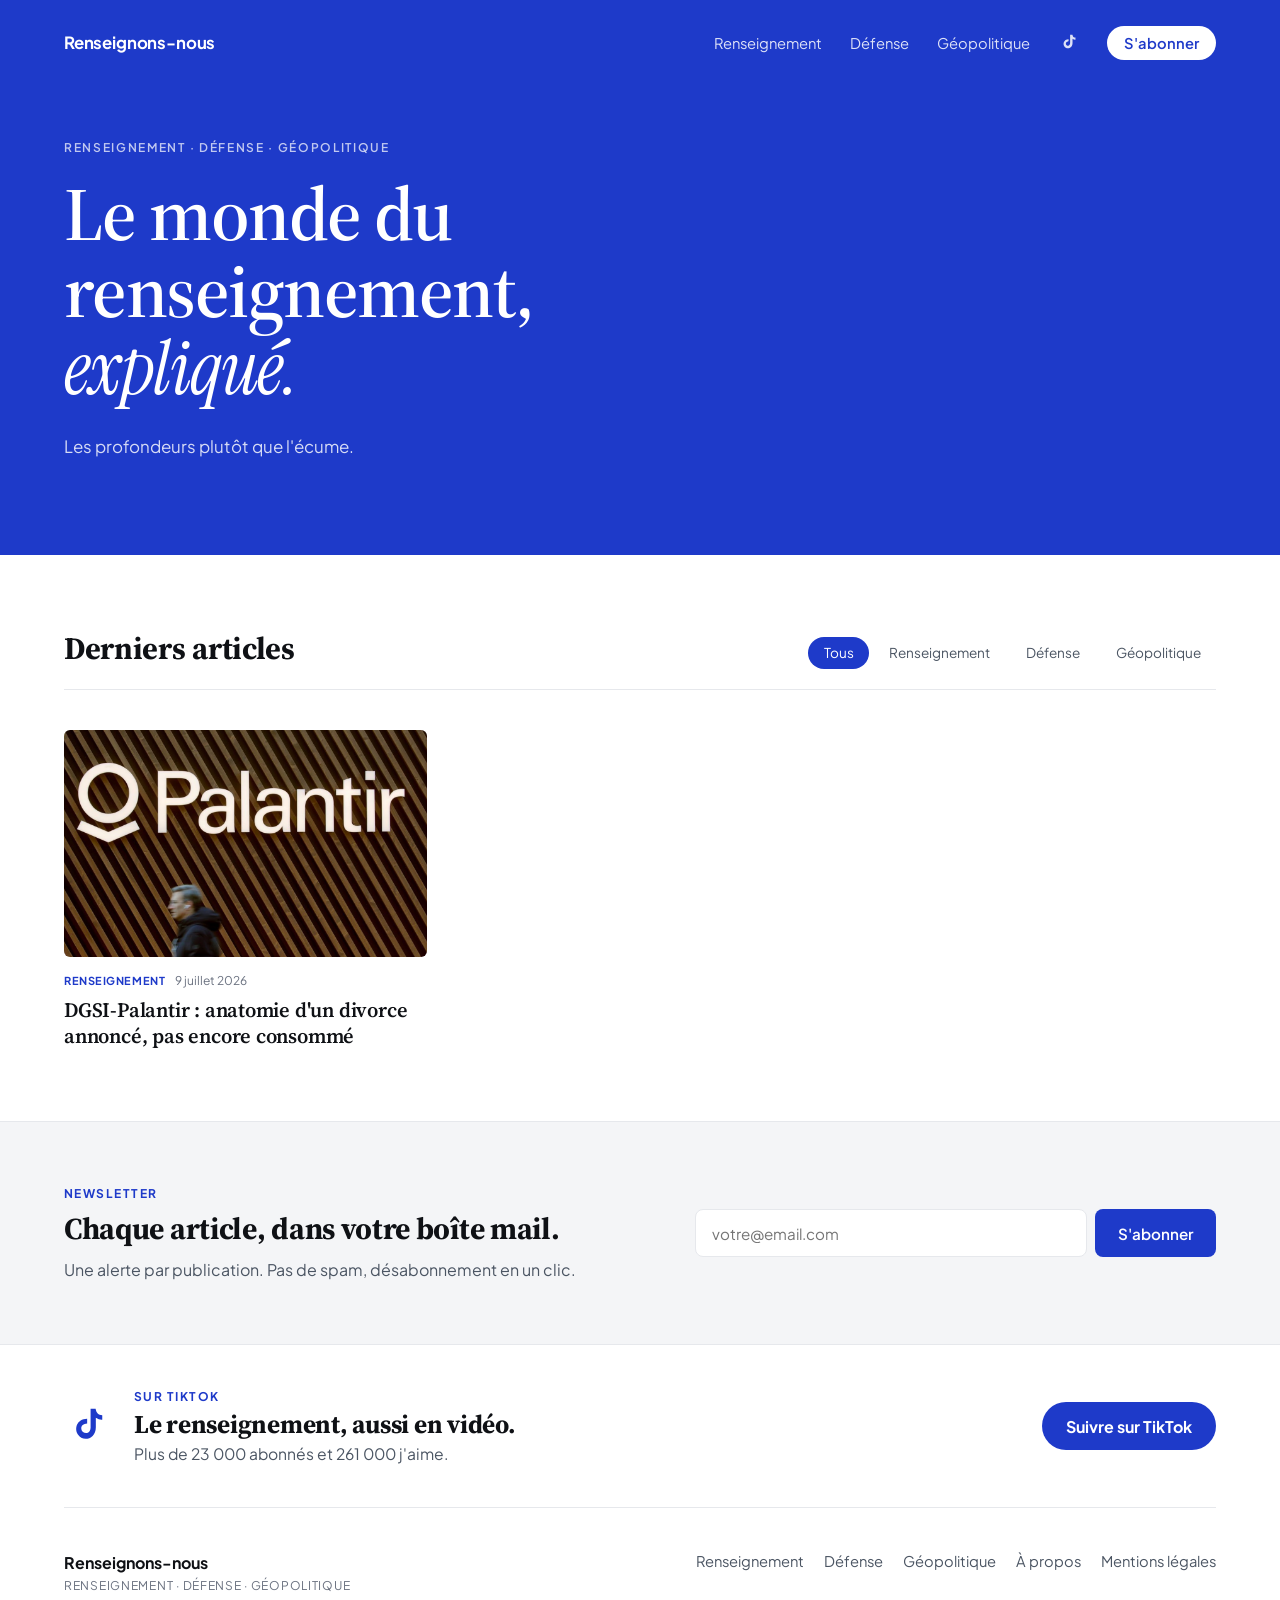
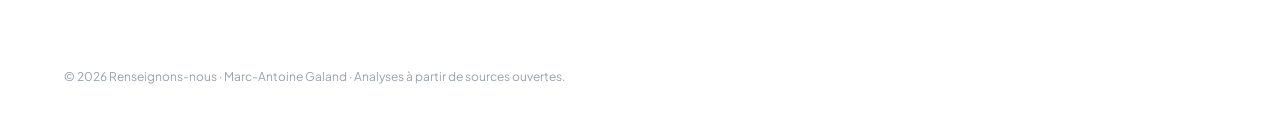
==== index.html @ 19aa83a5 "Rubriques multiples par article + retrait du logo TikTok du pied de page - category devient une séle" ====
<!DOCTYPE html>
<html lang="fr">
<head>
<meta charset="UTF-8" />
<meta name="viewport" content="width=device-width, initial-scale=1.0" />
<title>Renseignons-nous — Renseignement, défense, géopolitique</title>
<meta name="description" content="Le média de référence sur le renseignement, la défense et la géopolitique. Articles longs et analyses sourcées, à partir de sources ouvertes." />
<link rel="canonical" href="https://renseignonsnous.fr/" />
<link rel="icon" type="image/png" href="favicon.png?v=3" />
<link rel="apple-touch-icon" href="favicon.png?v=3" />
<link rel="alternate" type="application/rss+xml" title="Renseignons-nous" href="rss.xml" />
<meta name="robots" content="index, follow, max-image-preview:large" />
<meta name="google-site-verification" content="KW1v2K5KYZrWDT2IcsFhilKl_P2Sg0bY9UvZ7qrCqeo" />
<meta property="og:site_name" content="Renseignons-nous" />
<meta property="og:type" content="website" />
<meta property="og:title" content="Renseignons-nous — Renseignement, défense, géopolitique" />
<meta property="og:description" content="Le média de référence sur le renseignement, la défense et la géopolitique. Articles longs et analyses sourcées, à partir de sources ouvertes." />
<meta property="og:url" content="https://renseignonsnous.fr/" />
<meta property="og:locale" content="fr_FR" />
<meta name="twitter:card" content="summary_large_image" />
<meta name="twitter:title" content="Renseignons-nous — Renseignement, défense, géopolitique" />
<meta name="twitter:description" content="Le média de référence sur le renseignement, la défense et la géopolitique. Articles longs et analyses sourcées, à partir de sources ouvertes." />
<meta property="og:image" content="https://renseignonsnous.fr/content/images/0603988146787-web-tete%20%281%29.jpg" />
<meta name="twitter:image" content="https://renseignonsnous.fr/content/images/0603988146787-web-tete%20%281%29.jpg" />
<link rel="preconnect" href="https://fonts.googleapis.com" />
<link rel="preconnect" href="https://fonts.gstatic.com" crossorigin />
<link href="https://fonts.googleapis.com/css2?family=Instrument+Serif:ital@0;1&family=Plus+Jakarta+Sans:wght@400;500;600;700&family=Source+Serif+4:ital,opsz,wght@0,8..60,400;0,8..60,600;0,8..60,700;1,8..60,400&display=swap" rel="stylesheet" />
<style>:root{ --ink:#0f1115; --muted:#6b7280; --line:#e6e8ec; --blue:#1e3ac9; --blueink:#16268f; }
*{box-sizing:border-box}
html{scroll-behavior:smooth}
body{margin:0;background:#fff;color:var(--ink);font-family:'Plus Jakarta Sans',system-ui,sans-serif;-webkit-font-smoothing:antialiased;text-rendering:optimizeLegibility}
a{text-decoration:none;color:inherit}
h1,h2,h3{text-wrap:balance;margin:0}
p{margin:0}
:focus-visible{outline:2px solid var(--blue);outline-offset:2px;border-radius:3px}
::selection{background:var(--blue);color:#fff}
img{display:block}

/* Masthead */
.masthead{background:var(--blue);color:#fff;padding:1.6rem 0 5rem}
.masthead.compact{padding:1.6rem 0}
.mast-bar{max-width:1200px;margin:0 auto;padding:0 1.5rem;display:flex;align-items:center;justify-content:space-between;gap:1rem}
.wordmark{font-weight:700;font-size:1.05rem;letter-spacing:-.01em;color:#fff}
.mast-nav{display:flex;align-items:center;gap:1.75rem;font-size:.92rem}
.mast-nav a{color:rgba(255,255,255,.85);transition:color .2s}
.mast-nav a:hover{color:#fff}
.mast-nav a.mast-sub{background:#fff;color:var(--blue);padding:.5rem 1.05rem;border-radius:999px;font-weight:600;transition:background .2s}
.mast-nav a.mast-sub:hover{background:#e9ecff;color:var(--blue)}
.mast-nav a.mast-tt{display:inline-flex;color:rgba(255,255,255,.85);padding:0}
.mast-nav a.mast-tt:hover{color:#fff}
.mast-nav a.mast-tt svg{width:21px;height:21px;display:block}

/* Bandeau TikTok (accueil, sous la newsletter) */
.tiktok-cta{background:#fff;border-top:1px solid var(--line)}
.tk-inner{max-width:1200px;margin:0 auto;padding:2.75rem 1.5rem;display:flex;align-items:center;gap:1.5rem;flex-wrap:wrap}
.tk-logo{flex:none;width:46px;height:46px;color:var(--blue)}
.tk-logo svg{width:100%;height:100%;display:block}
.tk-text{flex:1;min-width:240px}
.tk-eyebrow{font-size:12px;letter-spacing:.12em;text-transform:uppercase;color:var(--blue);font-weight:700;margin-bottom:.35rem}
.tk-title{font-family:'Source Serif 4',Georgia,serif;font-size:1.6rem;font-weight:700;letter-spacing:-.01em;line-height:1.1;color:var(--ink)}
.tk-stat{margin-top:.4rem;color:#4b5563;font-size:.98rem}
.tk-btn{margin-left:auto;background:var(--blue);color:#fff;font-weight:700;padding:.85rem 1.5rem;border-radius:999px;white-space:nowrap;transition:transform .2s,background .2s}
.tk-btn:hover{transform:translateY(-1px);background:var(--blueink)}
@media(max-width:640px){ .tk-btn{margin-left:0} }
.mast-lede{max-width:1200px;margin:0 auto;padding:5rem 1.5rem 1rem}
.mast-eyebrow{font-size:12px;letter-spacing:.14em;text-transform:uppercase;color:rgba(255,255,255,.72);margin-bottom:1.35rem;font-weight:600}
.mast-title{font-family:'Source Serif 4',Georgia,serif;font-weight:600;font-size:clamp(2.5rem,6vw,4.7rem);line-height:1.02;letter-spacing:-.02em;max-width:15ch}
.mast-title em{font-family:'Instrument Serif',Georgia,serif;font-style:italic;font-weight:400}
.mast-desc{margin-top:1.6rem;max-width:48ch;font-size:1.06rem;line-height:1.55;color:rgba(255,255,255,.82)}
@media(max-width:640px){ .mast-nav a:not(.mast-sub){display:none} }

/* Section articles */
.wrap{max-width:1200px;margin:0 auto;padding:4.5rem 1.5rem}
.sec-head{display:flex;align-items:flex-end;justify-content:space-between;flex-wrap:wrap;gap:1.25rem;margin-bottom:2.5rem;border-bottom:1px solid var(--line);padding-bottom:1.25rem}
.sec-title{font-family:'Source Serif 4',Georgia,serif;font-size:1.95rem;font-weight:700;letter-spacing:-.01em}
.filters{display:flex;gap:.3rem;flex-wrap:wrap}
.filter-btn{font-family:inherit;font-size:.85rem;padding:.42rem .9rem;border-radius:999px;color:#4b5563;background:transparent;border:1px solid transparent;cursor:pointer;transition:all .2s}
.filter-btn:hover{color:var(--ink);background:#f4f5f7}
.filter-btn.is-active{background:var(--blue);color:#fff}

#grid{display:grid;grid-template-columns:repeat(auto-fill,minmax(300px,1fr));gap:2.75rem 2rem}
.article-card{cursor:pointer;display:flex;flex-direction:column;color:inherit}
.article-card.is-hidden{display:none}
.card-media{overflow:hidden;border-radius:6px;background:#eef0f3;aspect-ratio:16/10}
.card-media img{width:100%;height:100%;object-fit:cover;transition:transform .6s cubic-bezier(.2,.7,.2,1)}
.article-card:hover .card-media img{transform:scale(1.03)}
.card-body{padding-top:1rem}
.card-meta{display:flex;align-items:center;gap:.6rem;margin-bottom:.55rem;flex-wrap:wrap}
.card-date{font-size:12px;color:var(--muted)}
.tag{font-size:11px;font-weight:700;letter-spacing:.05em;text-transform:uppercase;color:var(--blue)}
.card-title{font-family:'Source Serif 4',Georgia,serif;font-size:1.28rem;line-height:1.28;font-weight:600;letter-spacing:-.01em}
.article-card:hover .card-title{text-decoration:underline;text-underline-offset:3px;text-decoration-thickness:1px}
.card-dek{margin-top:.55rem;font-size:.95rem;line-height:1.55;color:#4b5563}
.empty-state{text-align:center;color:var(--muted);padding:4.5rem 1rem;font-size:1.05rem;font-family:'Source Serif 4',Georgia,serif}

/* Newsletter */
.nl{background:#f4f5f7;border-top:1px solid var(--line)}
.nl-inner{max-width:1200px;margin:0 auto;padding:4rem 1.5rem;display:grid;gap:2rem;grid-template-columns:1fr;align-items:center}
@media(min-width:768px){.nl-inner{grid-template-columns:1.15fr 1fr}}
.nl-eyebrow{font-size:12px;letter-spacing:.12em;text-transform:uppercase;color:var(--blue);font-weight:700;margin-bottom:.7rem}
.nl-title{font-family:'Source Serif 4',Georgia,serif;font-size:1.9rem;font-weight:700;letter-spacing:-.01em;line-height:1.15}
.nl-desc{margin-top:.75rem;color:#4b5563}
.nl-form{display:flex;gap:.5rem;flex-wrap:wrap}
.nl-form input{flex:1;min-width:200px;padding:.85rem 1rem;border:1px solid var(--line);border-radius:8px;background:#fff;font-size:.95rem;color:var(--ink);font-family:inherit}
.nl-form input:focus{outline:none;border-color:var(--blue)}
.nl-form button{padding:.85rem 1.4rem;border-radius:8px;background:var(--blue);color:#fff;font-weight:600;cursor:pointer;white-space:nowrap;border:0;font-family:inherit;font-size:.95rem;transition:background .2s}
.nl-form button:hover{background:var(--blueink)}

/* Footer */
.ft{max-width:1200px;margin:0 auto;padding:0 1.5rem 1rem}
.ft-inner{display:flex;justify-content:space-between;flex-wrap:wrap;gap:1.5rem;border-top:1px solid var(--line);padding-top:2.75rem}
.ft-word{font-weight:700}
.ft-tag{font-size:12px;letter-spacing:.06em;text-transform:uppercase;color:var(--muted);margin-top:.3rem}
.ft-social{display:flex;gap:.85rem;margin-top:1.1rem}
.ft-social a{color:#9aa1ab;transition:color .2s,transform .2s}
.ft-social a:hover{color:var(--blue);transform:translateY(-1px)}
.ft-social svg{width:22px;height:22px;display:block}
.ft-links{display:flex;gap:1.25rem;font-size:.92rem;flex-wrap:wrap}
.ft-links a{color:#4b5563;transition:color .2s}
.ft-links a:hover{color:var(--blue)}
.ft-legal{max-width:1200px;margin:2.25rem auto 0;padding:1.5rem 1.5rem 2.5rem;font-size:12px;color:#9aa1ab}

/* « À lire aussi » en bas d'article */
.related{max-width:1100px;margin:0 auto;padding:0 1.5rem 5rem}
.related-title{font-family:'Source Serif 4',Georgia,serif;font-size:1.5rem;font-weight:700;letter-spacing:-.01em;margin:0 0 1.75rem;padding-top:2.5rem;border-top:1px solid var(--line)}
.related-grid{display:grid;grid-template-columns:repeat(auto-fill,minmax(250px,1fr));gap:2rem 1.75rem}

/* Pages statiques (À propos, mentions légales) */
.page{max-width:720px;margin:0 auto;padding:3.5rem 1.5rem 6rem}
.page-title{font-family:'Source Serif 4',Georgia,serif;font-weight:700;font-size:clamp(1.9rem,4vw,2.8rem);line-height:1.1;letter-spacing:-.015em;margin-bottom:1.75rem}
.page-body{font-family:'Source Serif 4',Georgia,serif;font-size:1.12rem;line-height:1.75;color:#24303f}
.page-body p{margin:0 0 1.4rem}
.page-body p.lead{font-size:1.28rem;color:var(--ink);line-height:1.5;margin-bottom:1.8rem}
.page-body h2{font-family:'Plus Jakarta Sans',sans-serif;font-size:1.25rem;font-weight:700;color:var(--ink);margin:2.5rem 0 .9rem;letter-spacing:-.01em}
.page-body a{color:var(--blue);text-decoration:underline;text-underline-offset:2px}
.page-body strong{font-weight:700;color:var(--ink)}
.page-body em{font-style:italic}

/* Page article */
.article-page{max-width:760px;margin:0 auto;padding:3rem 1.5rem 6rem}
.article-back{display:inline-flex;align-items:center;gap:.4rem;color:var(--blue);font-size:.9rem;font-weight:500;margin-bottom:1.75rem}
.article-back:hover{text-decoration:underline;text-underline-offset:3px}
.article-meta-top{display:flex;align-items:center;gap:.7rem;margin-bottom:1rem;flex-wrap:wrap}
.article-date{font-size:13px;color:var(--muted)}
.article-title{font-family:'Source Serif 4',Georgia,serif;font-weight:700;font-size:clamp(1.9rem,4vw,2.9rem);line-height:1.08;letter-spacing:-.015em}
.article-dek{margin-top:1rem;font-family:'Source Serif 4',Georgia,serif;font-size:1.2rem;color:#4b5563;line-height:1.5}
.article-hero{margin:2rem 0;border-radius:8px;overflow:hidden;background:#eef0f3}
.article-hero img{width:100%;height:auto;max-height:62vh;object-fit:cover}
.article-body{font-family:'Source Serif 4',Georgia,serif;font-size:1.16rem;line-height:1.8;color:#24303f;margin-top:1.5rem}
.article-body p{margin:0 0 1.5rem}
.article-body p.lead{font-size:1.32rem;color:var(--ink);line-height:1.55;margin-bottom:2rem}
.article-body p.lead::first-letter{font-family:'Instrument Serif',Georgia,serif;font-size:3.6em;line-height:.8;float:left;padding:.08em .12em 0 0;color:var(--blue)}
.article-body h2{font-family:'Plus Jakarta Sans',sans-serif;font-size:1.35rem;font-weight:700;margin:2.75rem 0 1rem;letter-spacing:-.01em;color:var(--ink)}
.article-body h2::before{content:"";display:block;width:2rem;height:2px;background:var(--blue);margin-bottom:.85rem;border-radius:2px}
.article-body h3{font-family:'Plus Jakarta Sans',sans-serif;font-size:1.15rem;font-weight:700;margin:2rem 0 .75rem;color:var(--ink)}
.article-body em{font-style:italic}
.article-body strong{font-weight:700;color:var(--ink)}
.article-body a{color:var(--blue);text-decoration:underline;text-underline-offset:2px}
.article-body img{max-width:100%;height:auto;border-radius:8px;margin:1.5rem 0}
.article-body figure{margin:1.5rem 0}
.article-body figcaption{font-size:.85rem;color:var(--muted);margin-top:.5rem;text-align:center}
.article-body ul,.article-body ol{margin:0 0 1.5rem 1.25rem;padding:0}
.article-body li{margin:.35rem 0}
.article-body blockquote{margin:2rem 0;padding:1rem 1.5rem;border-left:2px solid var(--blue);background:#f4f5f7;border-radius:0 8px 8px 0;font-style:italic;color:var(--ink)}
.article-body hr{border:0;height:1px;background:var(--line);width:40%;margin:2.75rem auto}
.article-body .note{margin:2rem 0;padding:1.1rem 1.45rem;background:#f4f5f7;border-left:3px solid var(--blue);border-radius:0 10px 10px 0}
.article-body .note-label{font-family:'Plus Jakarta Sans',sans-serif;font-size:12px;font-weight:700;letter-spacing:.06em;text-transform:uppercase;color:var(--blue);margin:0 0 .4rem}
.article-body .note p:last-child{margin:0;font-size:1.02rem;line-height:1.6}
.article-body .embed{position:relative;padding-top:56.25%;margin:2rem 0;border-radius:8px;overflow:hidden;background:#000}
.article-body .embed iframe{position:absolute;inset:0;width:100%;height:100%;border:0}
.article-body .twitter-tweet{margin:2rem auto !important}
.article-signature{margin-top:3.5rem;padding-top:2rem;border-top:1px solid var(--line);text-align:center}
.article-signature .sig-rule{display:block;width:48px;height:2px;background:var(--blue);margin:0 auto 1.25rem;border-radius:2px}
.article-signature .sig-name{font-family:'Source Serif 4',Georgia,serif;font-weight:700}
.article-signature .sig-pub{font-size:12px;letter-spacing:.08em;text-transform:uppercase;color:var(--blue);margin-top:.4rem}

::-webkit-scrollbar{width:9px;height:9px}
::-webkit-scrollbar-thumb{background:#d3d7de;border-radius:999px;border:2px solid #fff}
::-webkit-scrollbar-thumb:hover{background:var(--blue)}
</style>
<script type="application/ld+json">{"@context": "https://schema.org", "@type": "WebSite", "name": "Renseignons-nous", "url": "https://renseignonsnous.fr/", "description": "Renseignement, défense et géopolitique — articles et analyses sourcées."}</script>
</head>
<body id="top">
<header class="masthead">
  <div class="mast-bar">
    <a href="#top" class="wordmark">Renseignons-nous</a>
    <nav class="mast-nav" aria-label="Rubriques">
      <a href="renseignement/">Renseignement</a>
      <a href="defense/">Défense</a>
      <a href="geopolitique/">Géopolitique</a>
      <a href="https://www.tiktok.com/@renseignonsnous" target="_blank" rel="noopener" class="mast-tt" aria-label="TikTok">
        <svg viewBox="0 0 24 24" fill="currentColor"><path d="M16.5 3c.31 2.06 1.46 3.29 3.46 3.42v2.32c-1.16.11-2.17-.27-3.35-.99v4.86c0 6.18-6.74 8.11-9.45 3.68-1.74-2.85-.67-7.85 4.92-8.05v2.44c-.43.07-.88.18-1.3.32-1.24.42-1.95 1.21-1.75 2.6.37 2.66 5.25 3.45 4.84-1.77V3.01h2.63Z"/></svg>
      </a>
      <a href="#newsletter" class="mast-sub">S'abonner</a>
    </nav>
  </div>
  <div class="mast-lede">
    <p class="mast-eyebrow">Renseignement · Défense · Géopolitique</p>
    <h1 class="mast-title">Le monde du renseignement, <em>expliqué.</em></h1>
    <p class="mast-desc">Les profondeurs plutôt que l'écume.</p>
  </div>
</header>
<main id="enquetes" class="wrap">
  <div class="sec-head">
    <h2 class="sec-title">Derniers articles</h2>
    <div class="filters">
      <button class="filter-btn is-active" data-filter="all">Tous</button>
      <button class="filter-btn" data-filter="renseignement">Renseignement</button>
      <button class="filter-btn" data-filter="defense">Défense</button>
      <button class="filter-btn" data-filter="geopolitique">Géopolitique</button>
    </div>
  </div>
  <div id="grid">
      <a class="article-card" data-cat="renseignement" href="article/dgsi-palantir-anatomie-d-un-divorce-annonce-pas-encore-consomme-1/">
        <div class="card-media"><img src="/content/images/0603988146787-web-tete%20%281%29.jpg" alt="DGSI-Palantir : anatomie d&#x27;un divorce annoncé, pas encore consommé" loading="lazy"/></div>
        <div class="card-body">
          <div class="card-meta"><span class="tag">Renseignement</span><p class="card-date">9 juillet 2026</p></div>
          <h3 class="card-title">DGSI-Palantir : anatomie d&#x27;un divorce annoncé, pas encore consommé</h3>
        </div>
      </a>
  </div>
  
</main>
<section id="newsletter" class="nl">
  <div class="nl-inner">
    <div>
      <p class="nl-eyebrow">Newsletter</p>
      <h2 class="nl-title">Chaque article, dans votre boîte mail.</h2>
      <p class="nl-desc">Une alerte par publication. Pas de spam, désabonnement en un clic.</p>
    </div>
    <form class="nl-form" action="https://subscribe.wordpress.com/" method="post" accept-charset="utf-8" target="_blank">
      <input type="email" name="email" required placeholder="votre@email.com" aria-label="Adresse e-mail" />
      <input type="hidden" name="action" value="subscribe" />
      <input type="hidden" name="blog_id" value="256008490" />
      <input type="hidden" name="source" value="https://renseignonsnous.fr/" />
      <input type="hidden" name="sub-type" value="renseignons-nous-site" />
      <input type="hidden" name="redirect_fragment" value="subscribe-blog" />
      <button type="submit">S'abonner</button>
    </form>
  </div>
</section>
<section class="tiktok-cta">
  <div class="tk-inner">
    <span class="tk-logo" aria-hidden="true">
      <svg viewBox="0 0 24 24" fill="currentColor"><path d="M16.5 3c.31 2.06 1.46 3.29 3.46 3.42v2.32c-1.16.11-2.17-.27-3.35-.99v4.86c0 6.18-6.74 8.11-9.45 3.68-1.74-2.85-.67-7.85 4.92-8.05v2.44c-.43.07-.88.18-1.3.32-1.24.42-1.95 1.21-1.75 2.6.37 2.66 5.25 3.45 4.84-1.77V3.01h2.63Z"/></svg>
    </span>
    <div class="tk-text">
      <p class="tk-eyebrow">Sur TikTok</p>
      <h2 class="tk-title">Le renseignement, aussi en vidéo.</h2>
      <p class="tk-stat">Plus de 23 000 abonnés et 261 000 j'aime.</p>
    </div>
    <a class="tk-btn" href="https://www.tiktok.com/@renseignonsnous" target="_blank" rel="noopener">Suivre sur TikTok</a>
  </div>
</section>
<footer>
  <div class="ft">
    <div class="ft-inner">
      <div>
        <p class="ft-word">Renseignons-nous</p>
        <p class="ft-tag">Renseignement · Défense · Géopolitique</p>
      </div>
      <nav class="ft-links" aria-label="Pied de page">
        <a href="renseignement/">Renseignement</a>
        <a href="defense/">Défense</a>
        <a href="geopolitique/">Géopolitique</a>
        <a href="a-propos/">À propos</a>
        <a href="mentions-legales/">Mentions légales</a>
      </nav>
    </div>
  </div>
  <div class="ft-legal">© 2026 Renseignons-nous · Marc-Antoine Galand · Analyses à partir de sources ouvertes.</div>
</footer>
<script>
(function(){
  var btns = document.querySelectorAll('.filter-btn');
  btns.forEach(function(b){ b.addEventListener('click', function(){
    btns.forEach(function(x){ x.classList.remove('is-active'); });
    b.classList.add('is-active');
    var f = b.dataset.filter;
    document.querySelectorAll('.article-card').forEach(function(c){
      c.classList.toggle('is-hidden', !(f==='all' || c.dataset.cat.split(' ').indexOf(f)>=0));
    });
  }); });
})();
</script>

</body>
</html>
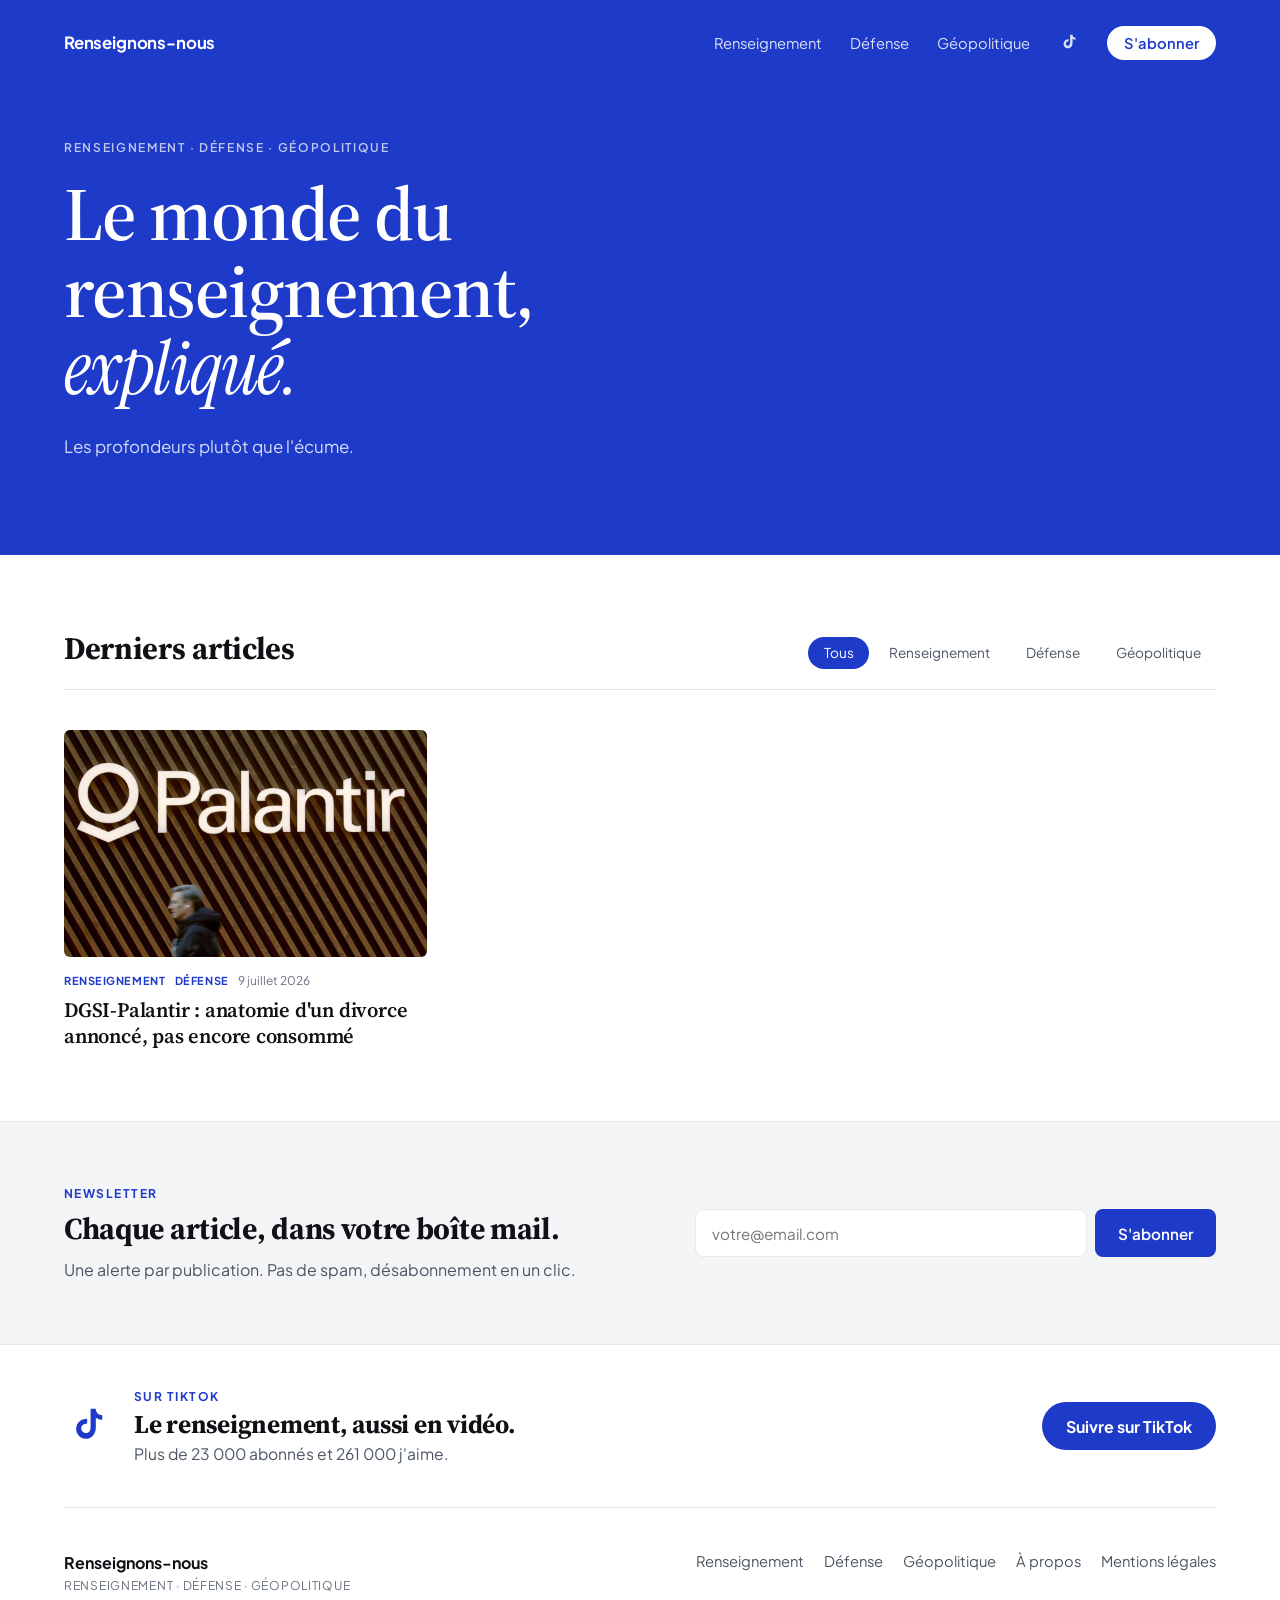
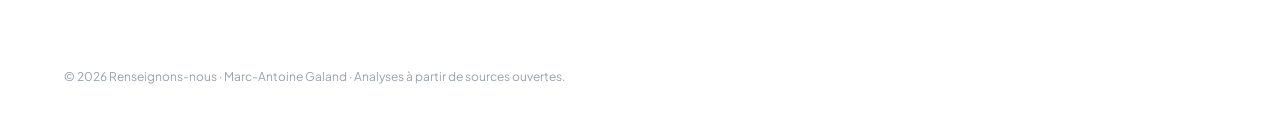
==== commit 1fd57258: "Mise à jour automatique du site (articles + SEO)" ====
--- a/index.html
+++ b/index.html
@@ -211,10 +211,10 @@
     </div>
   </div>
   <div id="grid">
-      <a class="article-card" data-cat="renseignement" href="article/dgsi-palantir-anatomie-d-un-divorce-annonce-pas-encore-consomme-1/">
+      <a class="article-card" data-cat="renseignement defense" href="article/dgsi-palantir-anatomie-d-un-divorce-annonce-pas-encore-consomme-1/">
         <div class="card-media"><img src="/content/images/0603988146787-web-tete%20%281%29.jpg" alt="DGSI-Palantir : anatomie d&#x27;un divorce annoncé, pas encore consommé" loading="lazy"/></div>
         <div class="card-body">
-          <div class="card-meta"><span class="tag">Renseignement</span><p class="card-date">9 juillet 2026</p></div>
+          <div class="card-meta"><span class="tag">Renseignement</span><span class="tag">Défense</span><p class="card-date">9 juillet 2026</p></div>
           <h3 class="card-title">DGSI-Palantir : anatomie d&#x27;un divorce annoncé, pas encore consommé</h3>
         </div>
       </a>
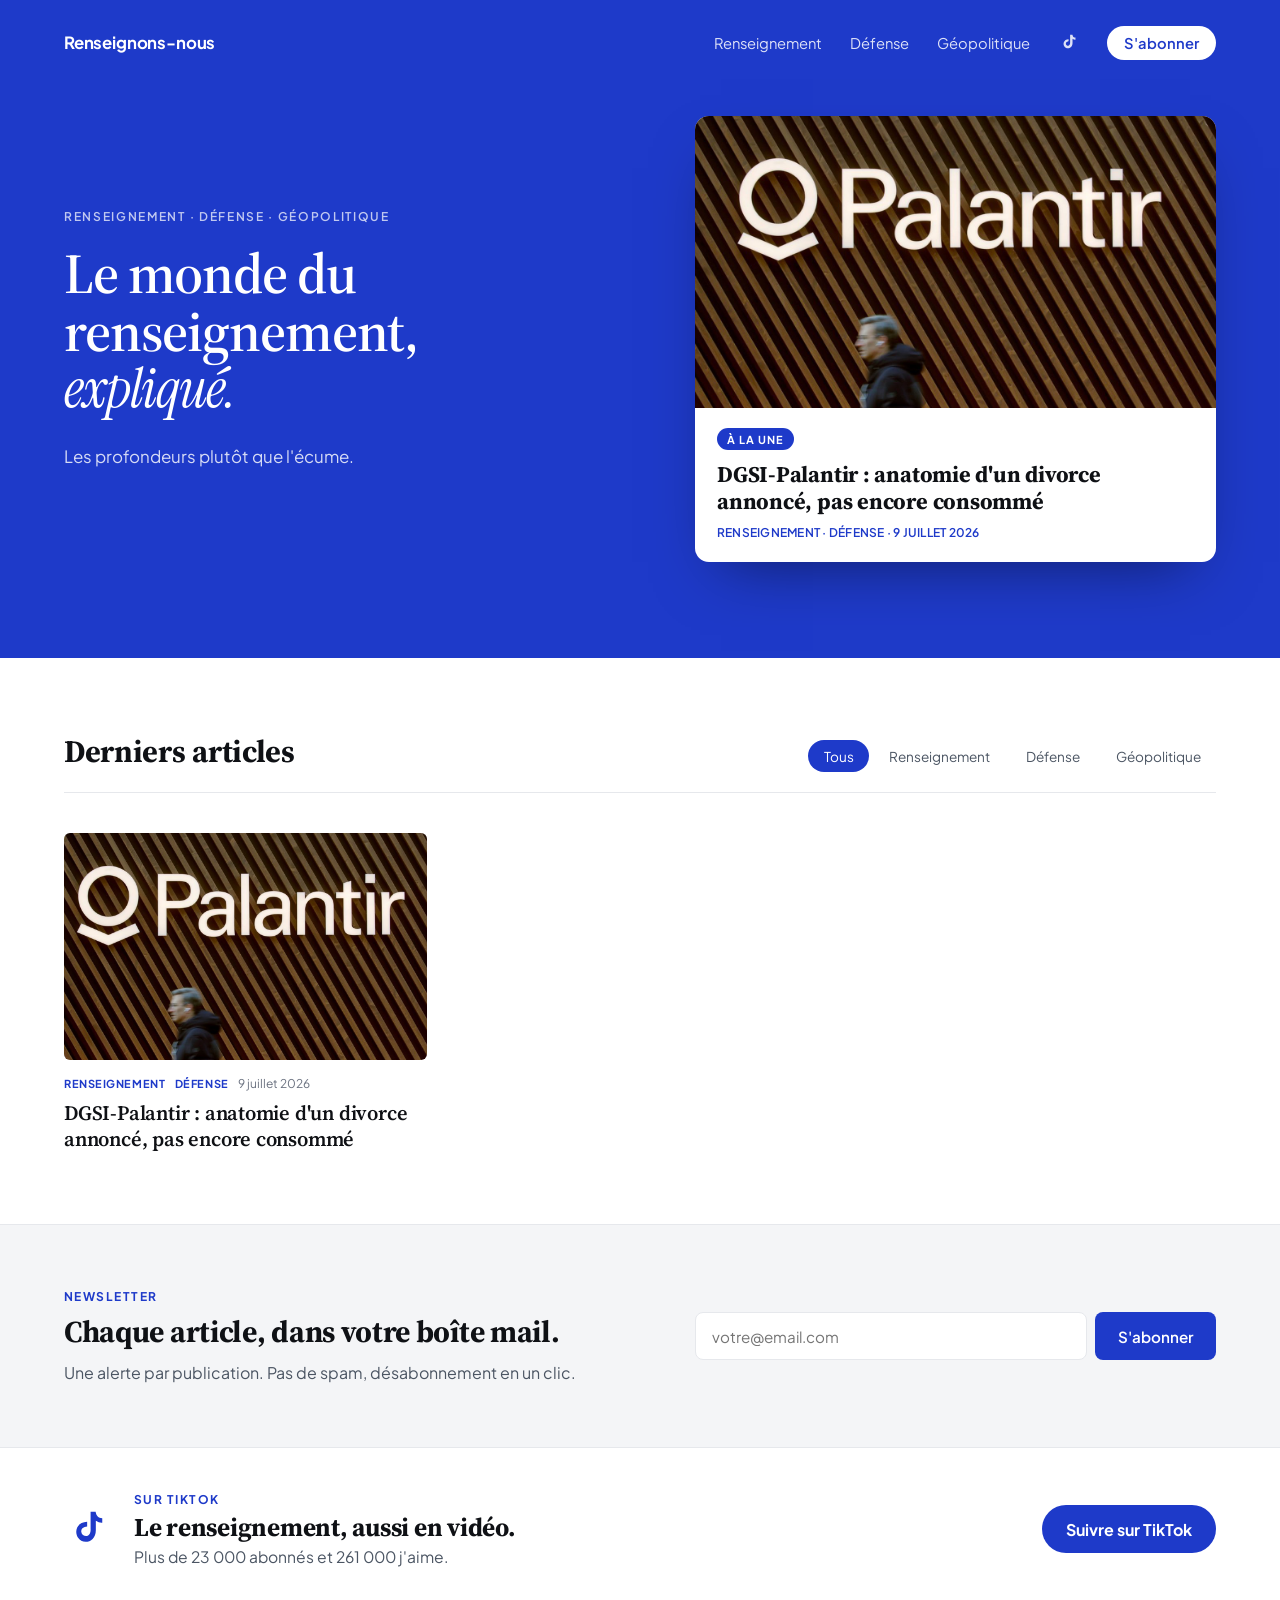
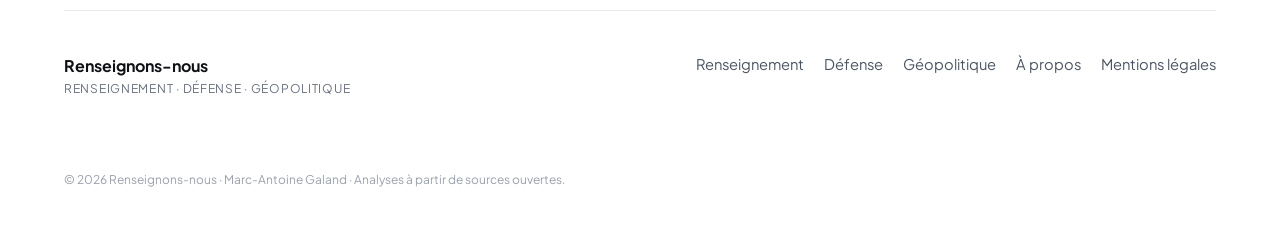
==== commit feae51da: "Accueil : article « À la une » dans le masthead (champ dédié, sinon le plus récent) Co-Authored-By: " ====
--- a/index.html
+++ b/index.html
@@ -69,6 +69,22 @@
 .mast-desc{margin-top:1.6rem;max-width:48ch;font-size:1.06rem;line-height:1.55;color:rgba(255,255,255,.82)}
 @media(max-width:640px){ .mast-nav a:not(.mast-sub){display:none} }
 
+/* Article à la une dans le masthead */
+.mast-lede.with-feature{display:grid;grid-template-columns:1fr;gap:2.5rem;align-items:center}
+@media(min-width:920px){
+  .mast-lede.with-feature{grid-template-columns:1.05fr .95fr;gap:3.5rem;padding-top:3.5rem}
+  .mast-lede.with-feature .mast-title{font-size:clamp(2.4rem,4.4vw,3.9rem)}
+}
+.mast-feature{display:block;background:#fff;color:var(--ink);border-radius:14px;overflow:hidden;box-shadow:0 26px 60px -26px rgba(0,0,0,.5);transition:transform .3s ease}
+.mast-feature:hover{transform:translateY(-4px)}
+.mf-media{aspect-ratio:16/9;background:#dfe3ea;overflow:hidden}
+.mf-media img{width:100%;height:100%;object-fit:cover;transition:transform .6s cubic-bezier(.2,.7,.2,1)}
+.mast-feature:hover .mf-media img{transform:scale(1.03)}
+.mf-body{padding:1.15rem 1.35rem 1.4rem}
+.mf-badge{display:inline-block;font-size:11px;font-weight:700;letter-spacing:.08em;text-transform:uppercase;color:#fff;background:var(--blue);padding:.28rem .65rem;border-radius:999px}
+.mf-title{font-family:'Source Serif 4',Georgia,serif;font-size:1.4rem;line-height:1.2;letter-spacing:-.01em;color:var(--ink);margin:.75rem 0 0;font-weight:700}
+.mf-meta{margin-top:.55rem;font-size:12px;letter-spacing:.02em;text-transform:uppercase;color:var(--blue);font-weight:600}
+
 /* Section articles */
 .wrap{max-width:1200px;margin:0 auto;padding:4.5rem 1.5rem}
 .sec-head{display:flex;align-items:flex-end;justify-content:space-between;flex-wrap:wrap;gap:1.25rem;margin-bottom:2.5rem;border-bottom:1px solid var(--line);padding-bottom:1.25rem}
@@ -194,10 +210,20 @@
       <a href="#newsletter" class="mast-sub">S'abonner</a>
     </nav>
   </div>
-  <div class="mast-lede">
-    <p class="mast-eyebrow">Renseignement · Défense · Géopolitique</p>
-    <h1 class="mast-title">Le monde du renseignement, <em>expliqué.</em></h1>
-    <p class="mast-desc">Les profondeurs plutôt que l'écume.</p>
+  <div class="mast-lede with-feature">
+    <div class="mast-lede-text">
+      <p class="mast-eyebrow">Renseignement · Défense · Géopolitique</p>
+      <h1 class="mast-title">Le monde du renseignement, <em>expliqué.</em></h1>
+      <p class="mast-desc">Les profondeurs plutôt que l'écume.</p>
+    </div>
+    <a class="mast-feature" href="article/dgsi-palantir-anatomie-d-un-divorce-annonce-pas-encore-consomme-1/">
+      <div class="mf-media"><img src="/content/images/0603988146787-web-tete%20%281%29.jpg" alt="DGSI-Palantir : anatomie d&#x27;un divorce annoncé, pas encore consommé" loading="lazy"/></div>
+      <div class="mf-body">
+        <span class="mf-badge">À la une</span>
+        <h2 class="mf-title">DGSI-Palantir : anatomie d&#x27;un divorce annoncé, pas encore consommé</h2>
+        <p class="mf-meta">Renseignement · Défense · 9 juillet 2026</p>
+      </div>
+    </a>
   </div>
 </header>
 <main id="enquetes" class="wrap">
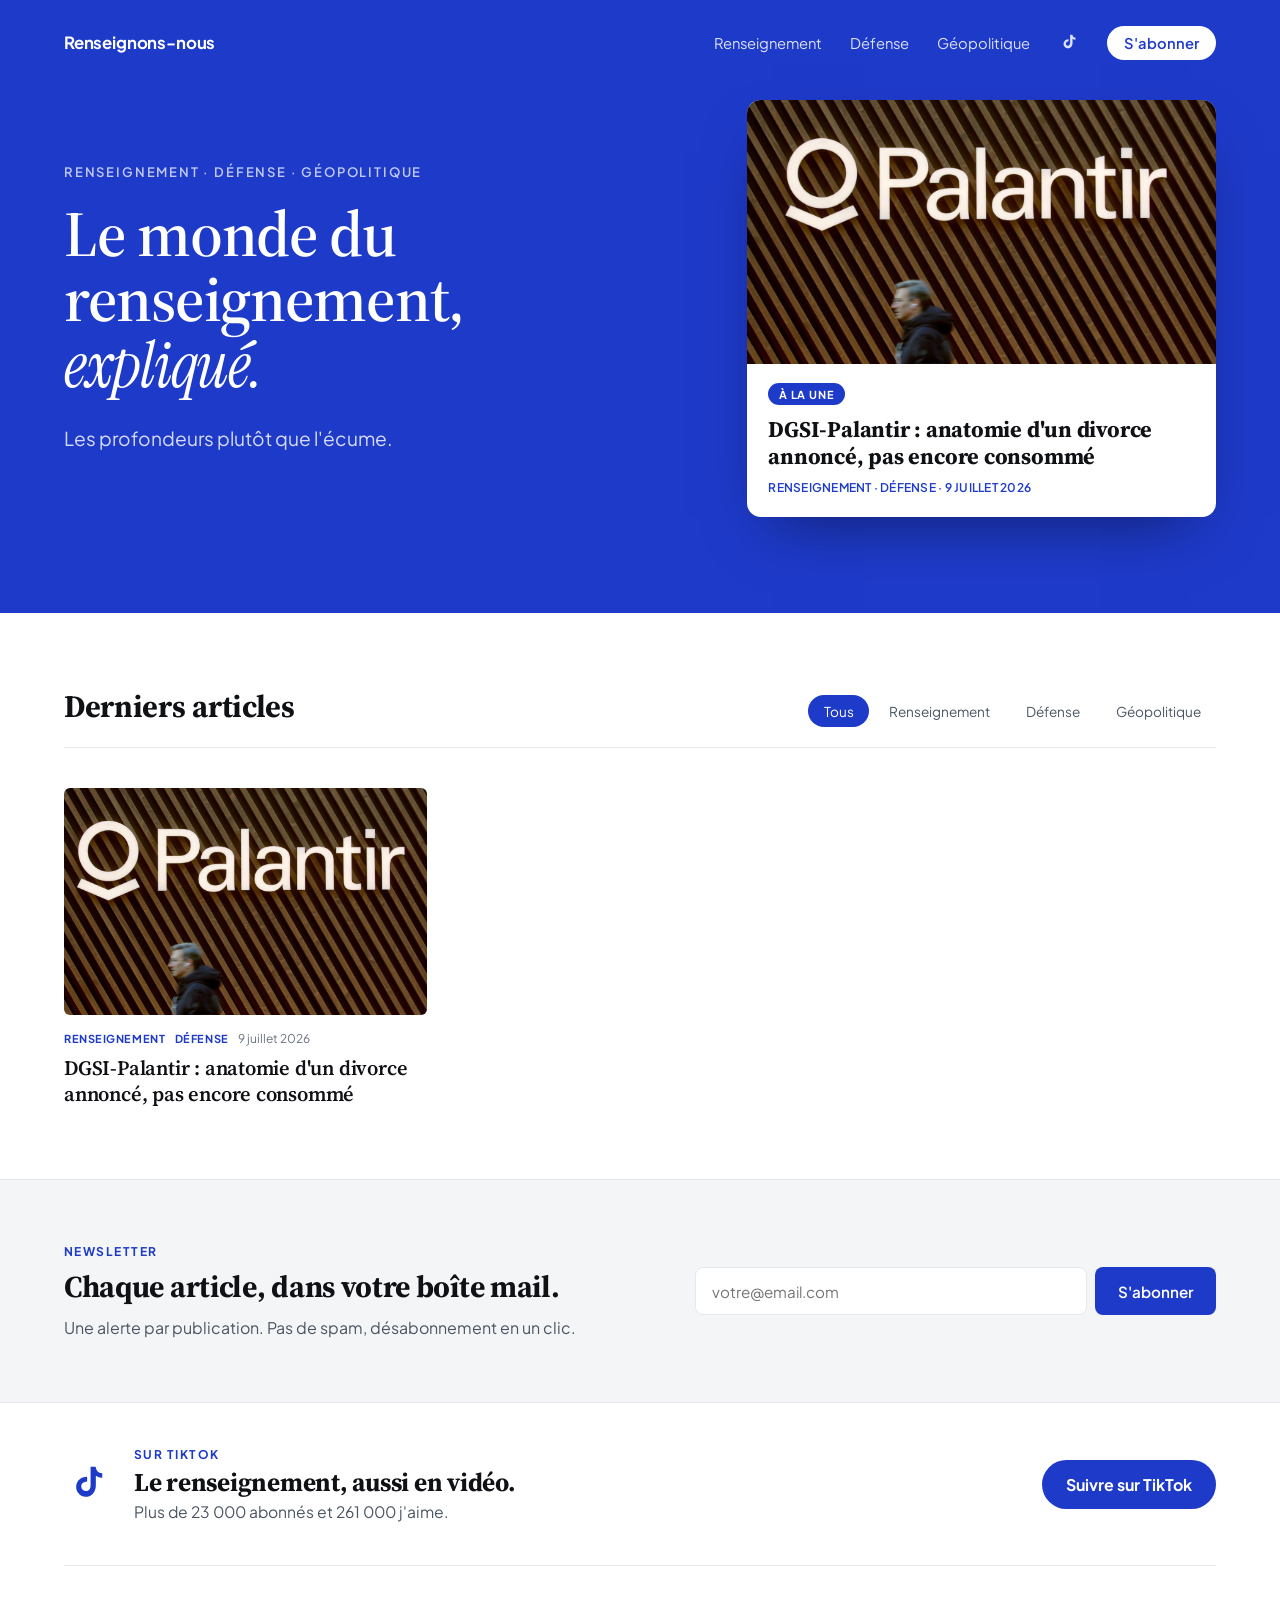
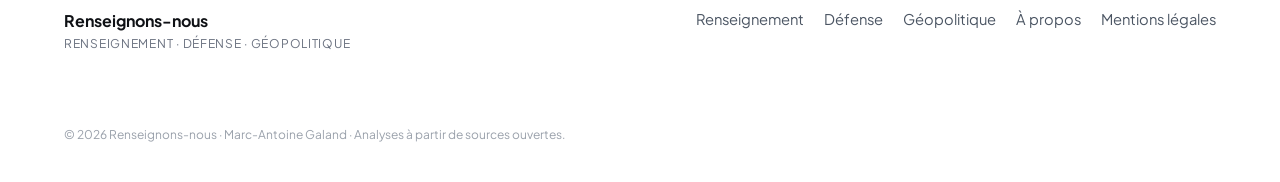
==== commit 182a26fe: "Hero : deux blocs (texte agrandi + à la une) dès 840px, texte plus grand Co-Authored-By: Claude Opus" ====
--- a/index.html
+++ b/index.html
@@ -71,9 +71,11 @@
 
 /* Article à la une dans le masthead */
 .mast-lede.with-feature{display:grid;grid-template-columns:1fr;gap:2.5rem;align-items:center}
-@media(min-width:920px){
-  .mast-lede.with-feature{grid-template-columns:1.05fr .95fr;gap:3.5rem;padding-top:3.5rem}
-  .mast-lede.with-feature .mast-title{font-size:clamp(2.4rem,4.4vw,3.9rem)}
+@media(min-width:840px){
+  .mast-lede.with-feature{grid-template-columns:1.15fr .85fr;gap:3rem;padding-top:2.5rem}
+  .mast-lede.with-feature .mast-title{font-size:clamp(3rem,5vw,5rem)}
+  .mast-lede.with-feature .mast-desc{font-size:1.2rem;max-width:38ch}
+  .mast-lede.with-feature .mast-eyebrow{font-size:13px}
 }
 .mast-feature{display:block;background:#fff;color:var(--ink);border-radius:14px;overflow:hidden;box-shadow:0 26px 60px -26px rgba(0,0,0,.5);transition:transform .3s ease}
 .mast-feature:hover{transform:translateY(-4px)}
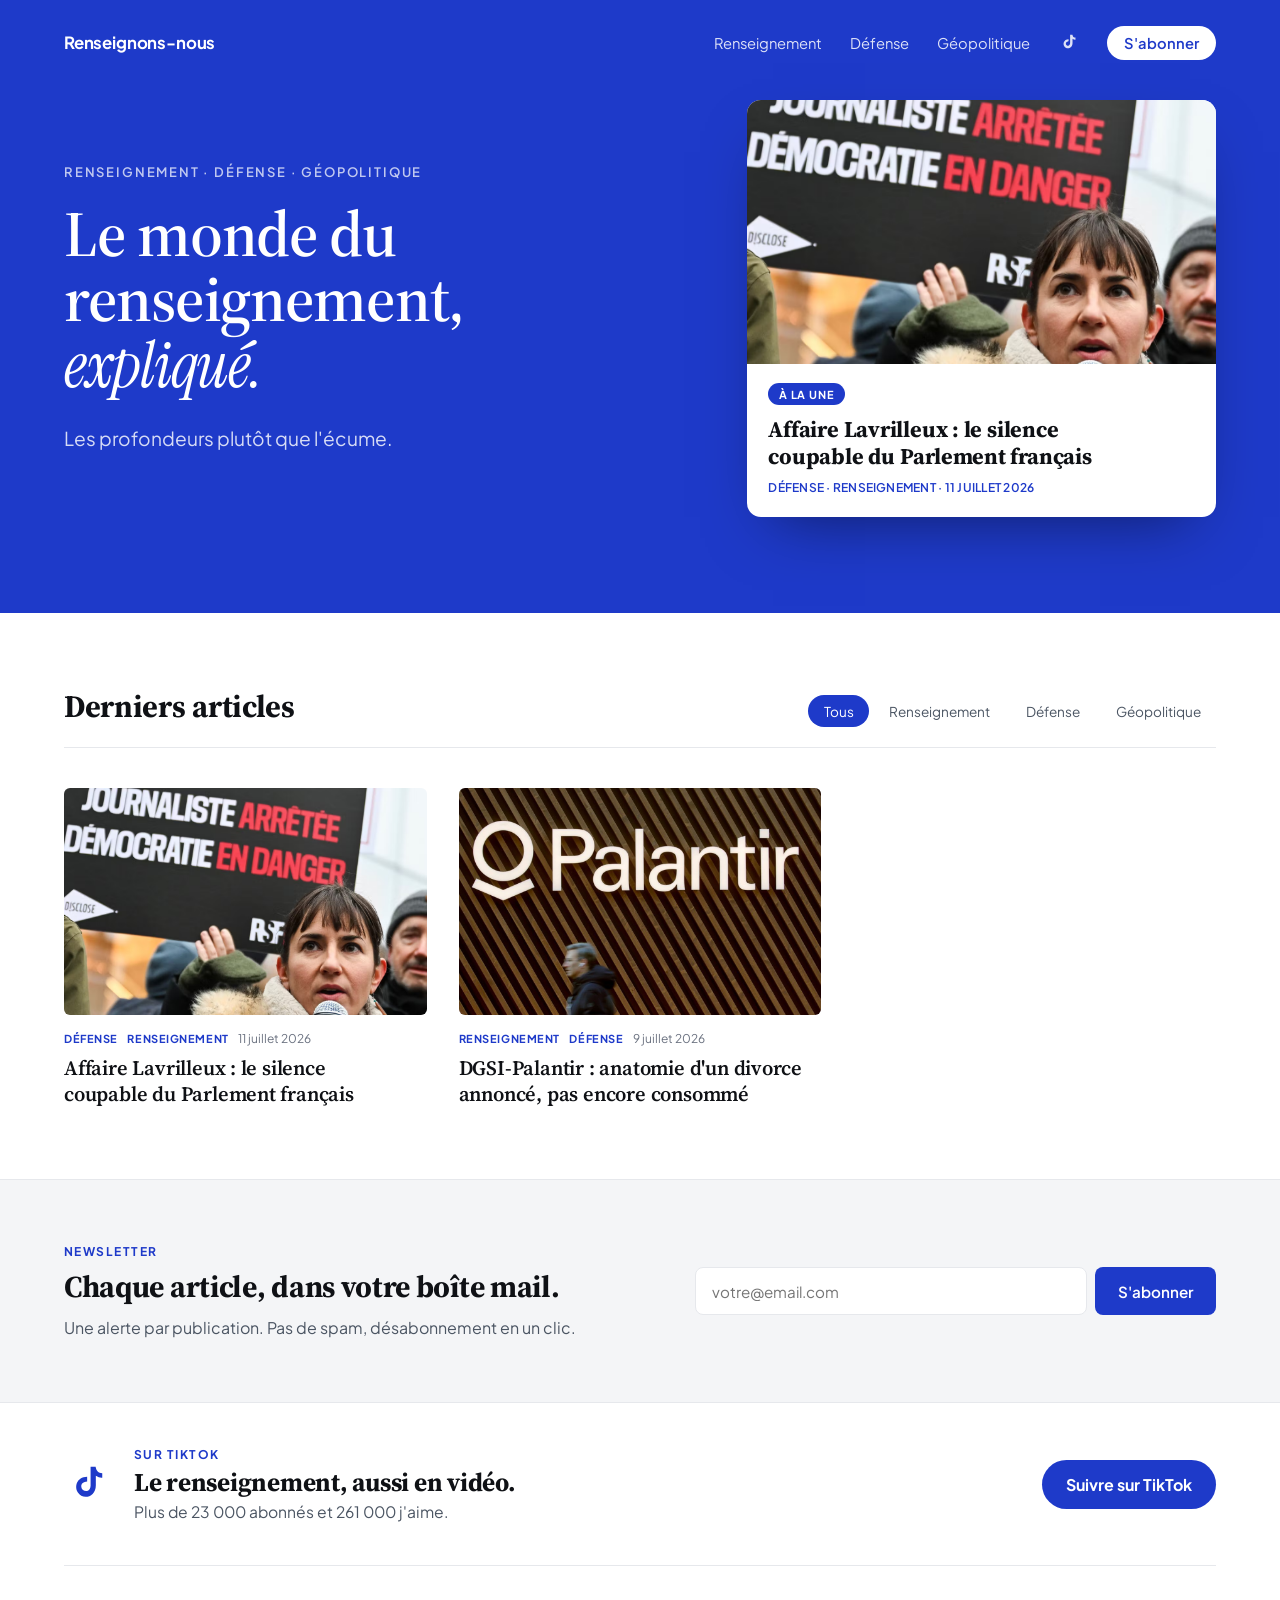
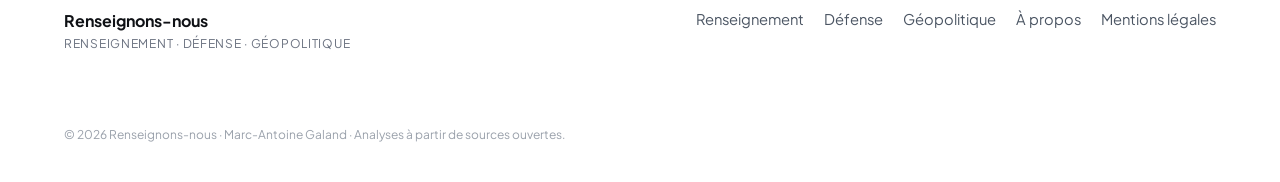
==== commit 4b493cf8: "Mise à jour automatique du site (articles + SEO)" ====
--- a/index.html
+++ b/index.html
@@ -3,11 +3,12 @@
 <head>
 <meta charset="UTF-8" />
 <meta name="viewport" content="width=device-width, initial-scale=1.0" />
+<meta name="theme-color" content="#1e3ac9" />
 <title>Renseignons-nous — Renseignement, défense, géopolitique</title>
 <meta name="description" content="Le média de référence sur le renseignement, la défense et la géopolitique. Articles longs et analyses sourcées, à partir de sources ouvertes." />
 <link rel="canonical" href="https://renseignonsnous.fr/" />
 <link rel="icon" type="image/png" href="favicon.png?v=3" />
-<link rel="apple-touch-icon" href="favicon.png?v=3" />
+<link rel="apple-touch-icon" href="apple-touch-icon.png" />
 <link rel="alternate" type="application/rss+xml" title="Renseignons-nous" href="rss.xml" />
 <meta name="robots" content="index, follow, max-image-preview:large" />
 <meta name="google-site-verification" content="KW1v2K5KYZrWDT2IcsFhilKl_P2Sg0bY9UvZ7qrCqeo" />
@@ -20,8 +21,8 @@
 <meta name="twitter:card" content="summary_large_image" />
 <meta name="twitter:title" content="Renseignons-nous — Renseignement, défense, géopolitique" />
 <meta name="twitter:description" content="Le média de référence sur le renseignement, la défense et la géopolitique. Articles longs et analyses sourcées, à partir de sources ouvertes." />
-<meta property="og:image" content="https://renseignonsnous.fr/content/images/0603988146787-web-tete%20%281%29.jpg" />
-<meta name="twitter:image" content="https://renseignonsnous.fr/content/images/0603988146787-web-tete%20%281%29.jpg" />
+<meta property="og:image" content="https://renseignonsnous.fr/content/images/7df83b3_ftp-import-images-1-cpx0sy7jjgxm-5762028-01-06.avif" />
+<meta name="twitter:image" content="https://renseignonsnous.fr/content/images/7df83b3_ftp-import-images-1-cpx0sy7jjgxm-5762028-01-06.avif" />
 <link rel="preconnect" href="https://fonts.googleapis.com" />
 <link rel="preconnect" href="https://fonts.gstatic.com" crossorigin />
 <link href="https://fonts.googleapis.com/css2?family=Instrument+Serif:ital@0;1&family=Plus+Jakarta+Sans:wght@400;500;600;700&family=Source+Serif+4:ital,opsz,wght@0,8..60,400;0,8..60,600;0,8..60,700;1,8..60,400&display=swap" rel="stylesheet" />
@@ -218,12 +219,12 @@
       <h1 class="mast-title">Le monde du renseignement, <em>expliqué.</em></h1>
       <p class="mast-desc">Les profondeurs plutôt que l'écume.</p>
     </div>
-    <a class="mast-feature" href="article/dgsi-palantir-anatomie-d-un-divorce-annonce-pas-encore-consomme-1/">
-      <div class="mf-media"><img src="/content/images/0603988146787-web-tete%20%281%29.jpg" alt="DGSI-Palantir : anatomie d&#x27;un divorce annoncé, pas encore consommé" loading="lazy"/></div>
+    <a class="mast-feature" href="article/affaire-ariane-lavrilleux-secret-sources-presse-parlement/">
+      <div class="mf-media"><img src="/content/images/7df83b3_ftp-import-images-1-cpx0sy7jjgxm-5762028-01-06.avif" alt="Affaire Lavrilleux : le silence coupable du Parlement français" loading="lazy"/></div>
       <div class="mf-body">
         <span class="mf-badge">À la une</span>
-        <h2 class="mf-title">DGSI-Palantir : anatomie d&#x27;un divorce annoncé, pas encore consommé</h2>
-        <p class="mf-meta">Renseignement · Défense · 9 juillet 2026</p>
+        <h2 class="mf-title">Affaire Lavrilleux : le silence coupable du Parlement français</h2>
+        <p class="mf-meta">Défense · Renseignement · 11 juillet 2026</p>
       </div>
     </a>
   </div>
@@ -239,6 +240,14 @@
     </div>
   </div>
   <div id="grid">
+      <a class="article-card" data-cat="defense renseignement" href="article/affaire-ariane-lavrilleux-secret-sources-presse-parlement/">
+        <div class="card-media"><img src="/content/images/7df83b3_ftp-import-images-1-cpx0sy7jjgxm-5762028-01-06.avif" alt="Affaire Lavrilleux : le silence coupable du Parlement français" loading="lazy"/></div>
+        <div class="card-body">
+          <div class="card-meta"><span class="tag">Défense</span><span class="tag">Renseignement</span><p class="card-date">11 juillet 2026</p></div>
+          <h3 class="card-title">Affaire Lavrilleux : le silence coupable du Parlement français</h3>
+        </div>
+      </a>
+
       <a class="article-card" data-cat="renseignement defense" href="article/dgsi-palantir-anatomie-d-un-divorce-annonce-pas-encore-consomme-1/">
         <div class="card-media"><img src="/content/images/0603988146787-web-tete%20%281%29.jpg" alt="DGSI-Palantir : anatomie d&#x27;un divorce annoncé, pas encore consommé" loading="lazy"/></div>
         <div class="card-body">
